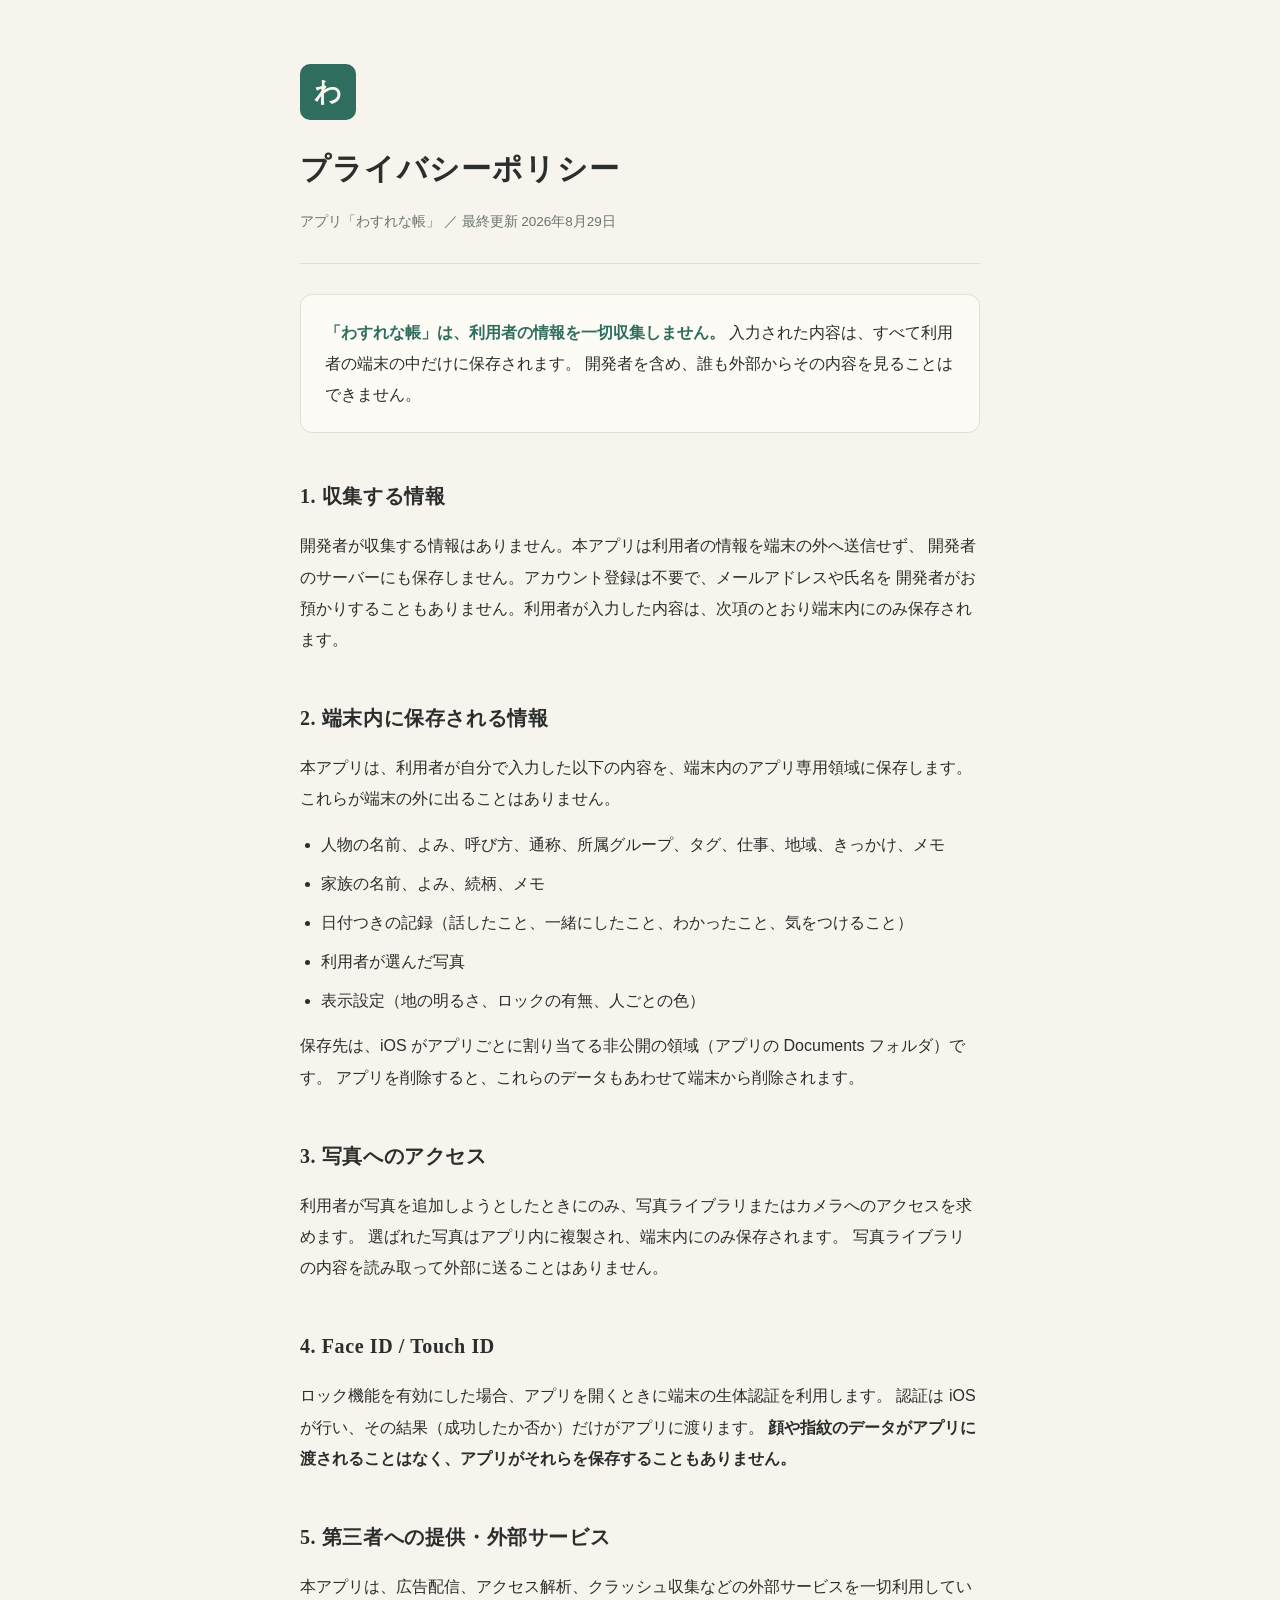
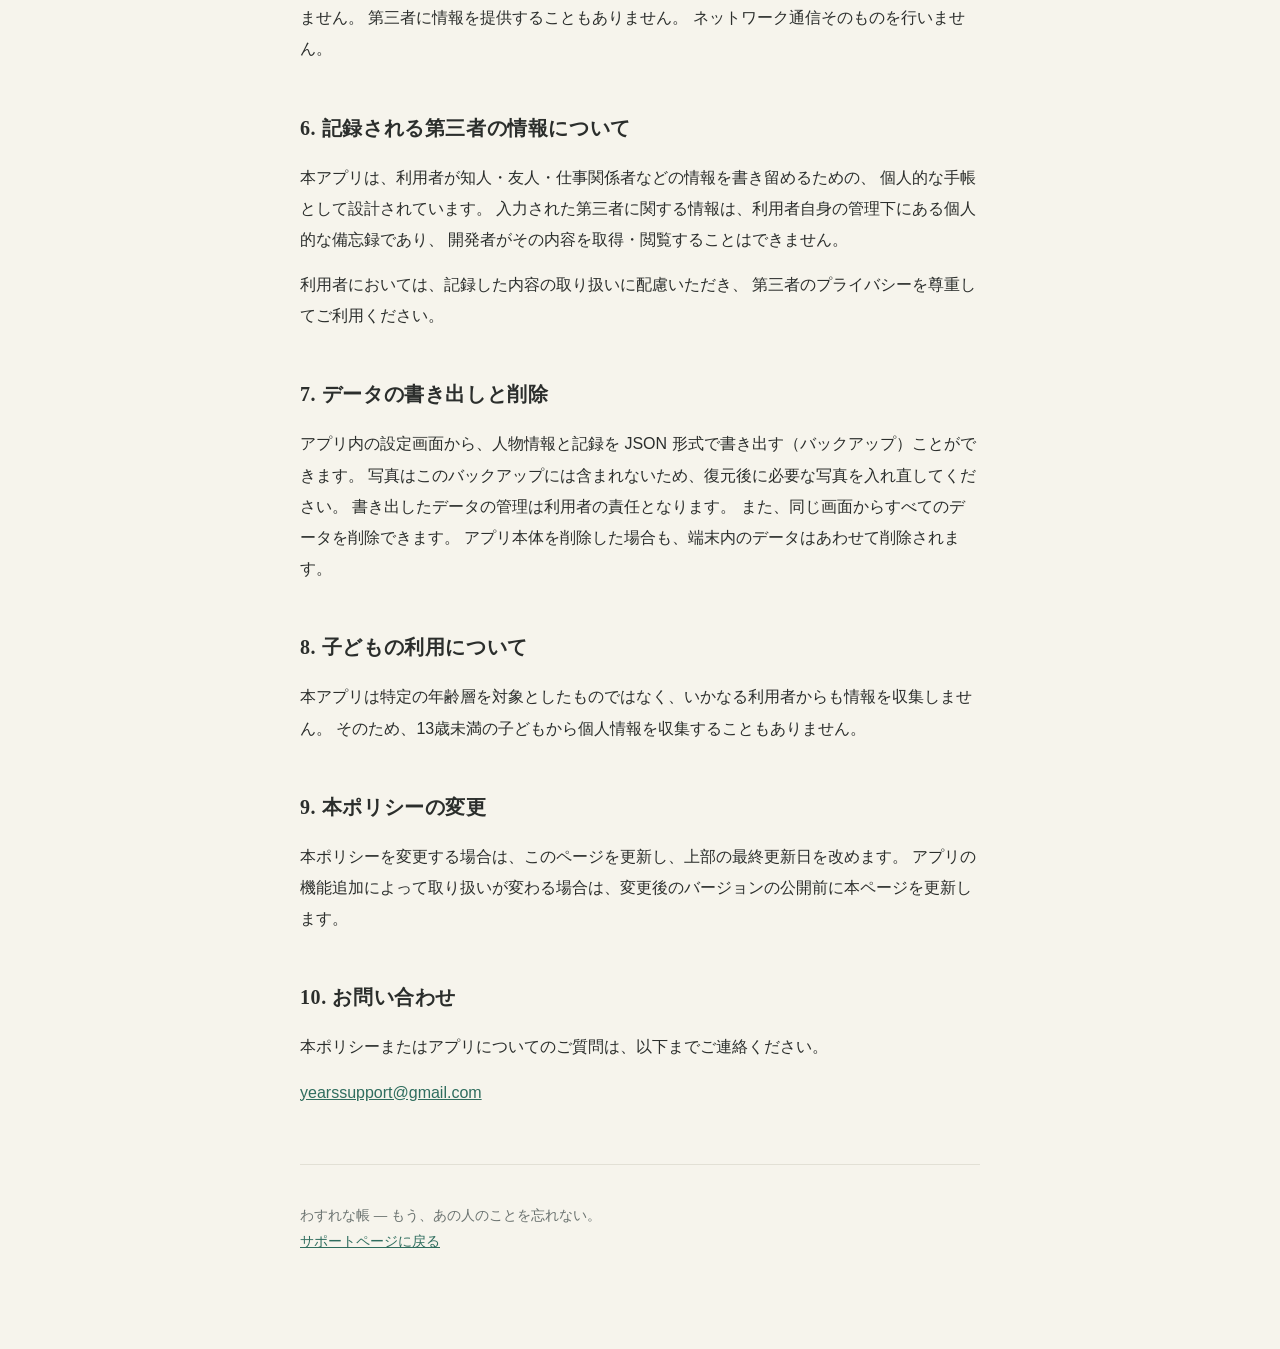
==== privacy.html @ 11682d03 "サポートページとプライバシーポリシーを公開" ====
<!DOCTYPE html>
<html lang="ja">
<head>
<meta charset="utf-8">
<meta name="viewport" content="width=device-width, initial-scale=1">
<title>プライバシーポリシー — わすれな帳</title>
<style>
  :root{
    --paper:#F6F4EC; --card:#FCFBF6; --ink:#2B2E2C; --sub:#6B7370;
    --green:#2F6D5E; --rule:#E2E0D5;
  }
  @media (prefers-color-scheme: dark){
    :root{ --paper:#121614; --card:#1B211E; --ink:#E9E7DE; --sub:#97A19C;
           --green:#7BC5AB; --rule:#2B322E; }
  }
  *{box-sizing:border-box}
  body{
    margin:0; padding:0 20px 80px; background:var(--paper); color:var(--ink);
    font-family:-apple-system,"Hiragino Kaku Gothic ProN","Yu Gothic",sans-serif;
    font-size:16px; line-height:1.95;
  }
  .wrap{max-width:680px;margin:0 auto}
  header{padding:64px 0 28px;border-bottom:1px solid var(--rule)}
  .stamp{
    width:56px;height:56px;border-radius:10px;background:var(--green);
    display:flex;align-items:center;justify-content:center;margin-bottom:20px;
    font-family:"Hiragino Mincho ProN",serif;color:var(--paper);
    font-size:27px;font-weight:600;
  }
  h1{
    font-family:"Hiragino Mincho ProN",serif;font-size:30px;font-weight:600;
    margin:0 0 10px;letter-spacing:.04em;
  }
  .meta{color:var(--sub);font-size:13.5px;margin:0}
  h2{
    font-family:"Hiragino Mincho ProN",serif;font-size:20px;font-weight:600;
    margin:44px 0 10px;letter-spacing:.03em;
  }
  p{margin:14px 0}
  ul{margin:14px 0;padding-left:1.3em}
  li{margin:8px 0}
  .lead{
    background:var(--card);border:1px solid var(--rule);border-radius:12px;
    padding:22px 24px;margin:30px 0 0;
  }
  .lead p{margin:0}
  .lead b{color:var(--green)}
  a{color:var(--green)}
  footer{margin-top:56px;padding-top:24px;border-top:1px solid var(--rule);
         color:var(--sub);font-size:13.5px}
  code{background:var(--card);padding:1px 6px;border-radius:4px;font-size:14px}
</style>
</head>
<body>
<div class="wrap">

<header>
  <div class="stamp">わ</div>
  <h1>プライバシーポリシー</h1>
  <p class="meta">アプリ「わすれな帳」 ／ 最終更新 2026年8月29日</p>
</header>

<div class="lead">
  <p><b>「わすれな帳」は、利用者の情報を一切収集しません。</b>
  入力された内容は、すべて利用者の端末の中だけに保存されます。
  開発者を含め、誰も外部からその内容を見ることはできません。</p>
</div>

<h2>1. 収集する情報</h2>
<p>開発者が収集する情報はありません。本アプリは利用者の情報を端末の外へ送信せず、
開発者のサーバーにも保存しません。アカウント登録は不要で、メールアドレスや氏名を
開発者がお預かりすることもありません。利用者が入力した内容は、次項のとおり端末内にのみ保存されます。</p>

<h2>2. 端末内に保存される情報</h2>
<p>本アプリは、利用者が自分で入力した以下の内容を、端末内のアプリ専用領域に保存します。
これらが端末の外に出ることはありません。</p>
<ul>
  <li>人物の名前、よみ、呼び方、通称、所属グループ、タグ、仕事、地域、きっかけ、メモ</li>
  <li>家族の名前、よみ、続柄、メモ</li>
  <li>日付つきの記録（話したこと、一緒にしたこと、わかったこと、気をつけること）</li>
  <li>利用者が選んだ写真</li>
  <li>表示設定（地の明るさ、ロックの有無、人ごとの色）</li>
</ul>
<p>保存先は、iOS がアプリごとに割り当てる非公開の領域（アプリの Documents フォルダ）です。
アプリを削除すると、これらのデータもあわせて端末から削除されます。</p>

<h2>3. 写真へのアクセス</h2>
<p>利用者が写真を追加しようとしたときにのみ、写真ライブラリまたはカメラへのアクセスを求めます。
選ばれた写真はアプリ内に複製され、端末内にのみ保存されます。
写真ライブラリの内容を読み取って外部に送ることはありません。</p>

<h2>4. Face ID / Touch ID</h2>
<p>ロック機能を有効にした場合、アプリを開くときに端末の生体認証を利用します。
認証は iOS が行い、その結果（成功したか否か）だけがアプリに渡ります。
<strong>顔や指紋のデータがアプリに渡されることはなく、アプリがそれらを保存することもありません。</strong></p>

<h2>5. 第三者への提供・外部サービス</h2>
<p>本アプリは、広告配信、アクセス解析、クラッシュ収集などの外部サービスを一切利用していません。
第三者に情報を提供することもありません。
ネットワーク通信そのものを行いません。</p>

<h2>6. 記録される第三者の情報について</h2>
<p>本アプリは、利用者が知人・友人・仕事関係者などの情報を書き留めるための、
個人的な手帳として設計されています。
入力された第三者に関する情報は、利用者自身の管理下にある個人的な備忘録であり、
開発者がその内容を取得・閲覧することはできません。</p>
<p>利用者においては、記録した内容の取り扱いに配慮いただき、
第三者のプライバシーを尊重してご利用ください。</p>

<h2>7. データの書き出しと削除</h2>
<p>アプリ内の設定画面から、人物情報と記録を JSON 形式で書き出す（バックアップ）ことができます。
写真はこのバックアップには含まれないため、復元後に必要な写真を入れ直してください。
書き出したデータの管理は利用者の責任となります。
また、同じ画面からすべてのデータを削除できます。
アプリ本体を削除した場合も、端末内のデータはあわせて削除されます。</p>

<h2>8. 子どもの利用について</h2>
<p>本アプリは特定の年齢層を対象としたものではなく、いかなる利用者からも情報を収集しません。
そのため、13歳未満の子どもから個人情報を収集することもありません。</p>

<h2>9. 本ポリシーの変更</h2>
<p>本ポリシーを変更する場合は、このページを更新し、上部の最終更新日を改めます。
アプリの機能追加によって取り扱いが変わる場合は、変更後のバージョンの公開前に本ページを更新します。</p>

<h2>10. お問い合わせ</h2>
<p>本ポリシーまたはアプリについてのご質問は、以下までご連絡ください。</p>
<p><a href="mailto:yearssupport@gmail.com">yearssupport@gmail.com</a></p>

<footer>
  <p>わすれな帳 — もう、あの人のことを忘れない。<br>
  <a href="./">サポートページに戻る</a></p>
</footer>

</div>
</body>
</html>
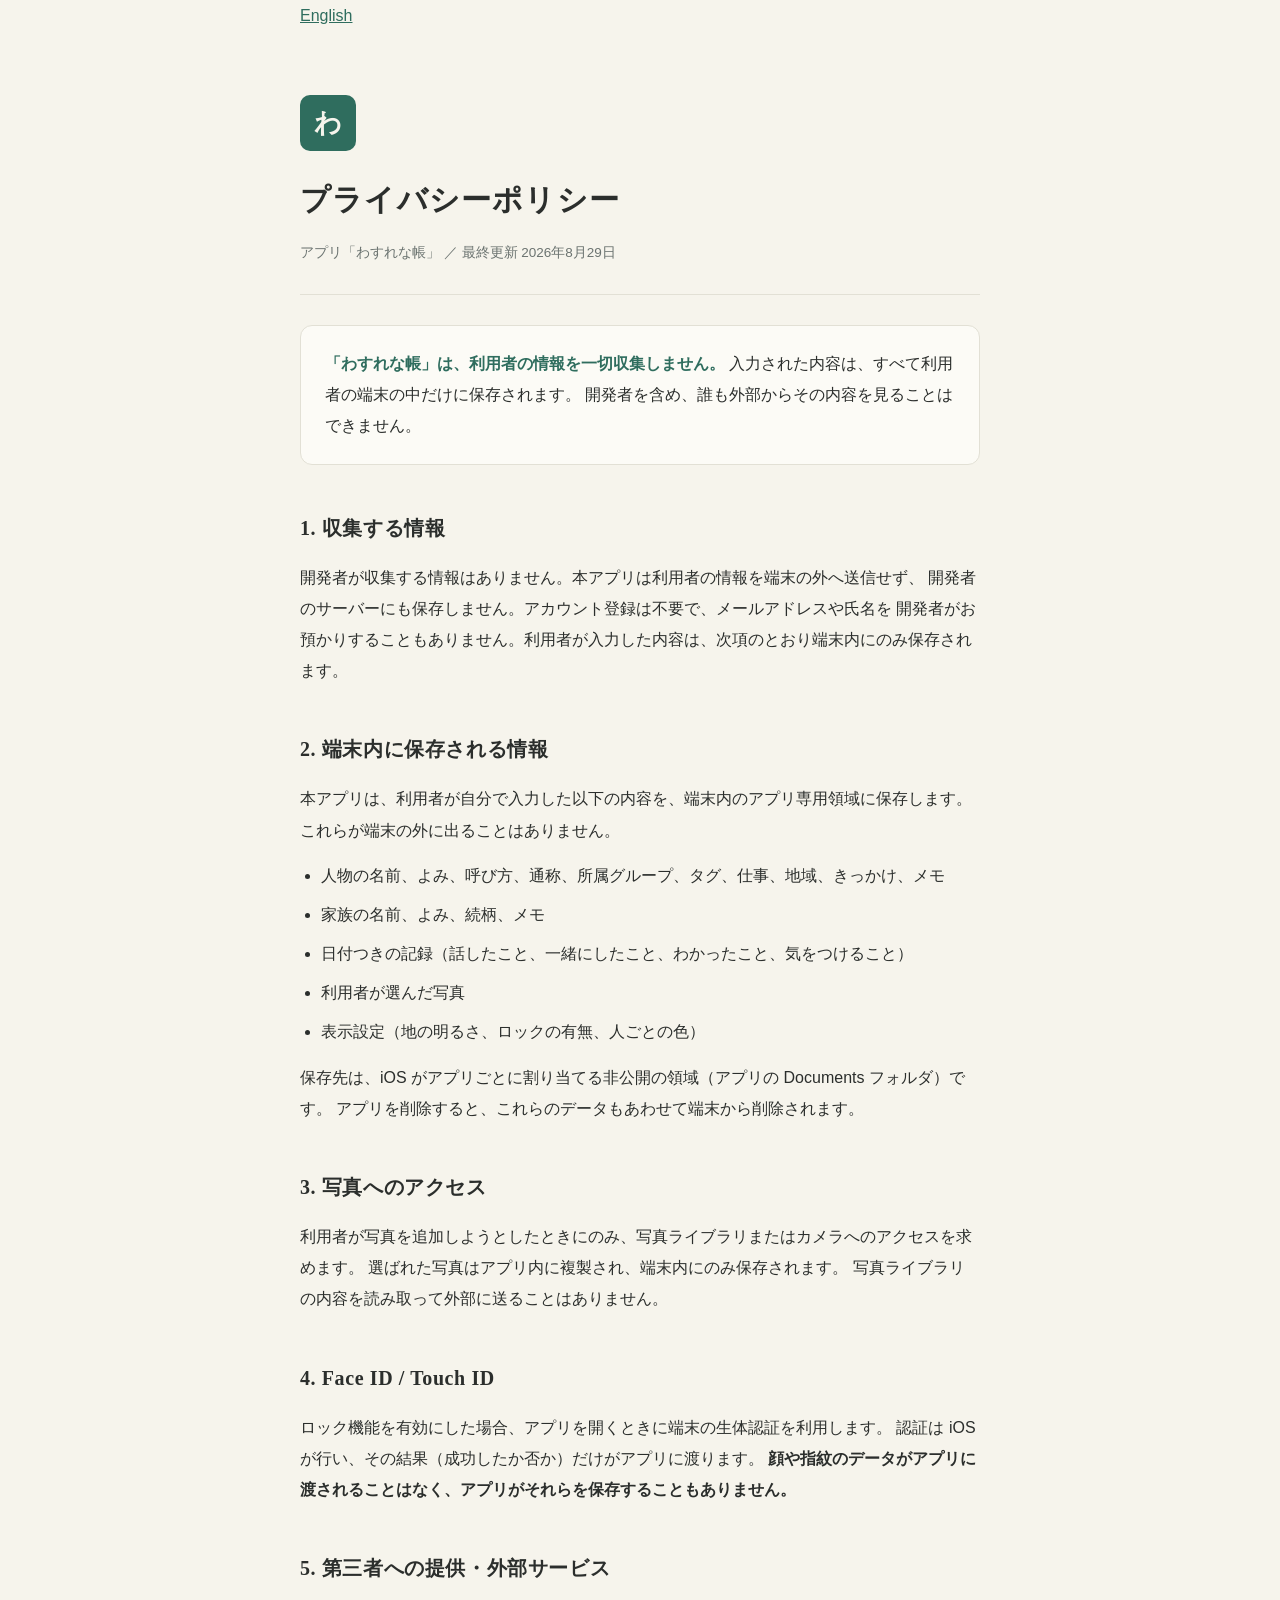
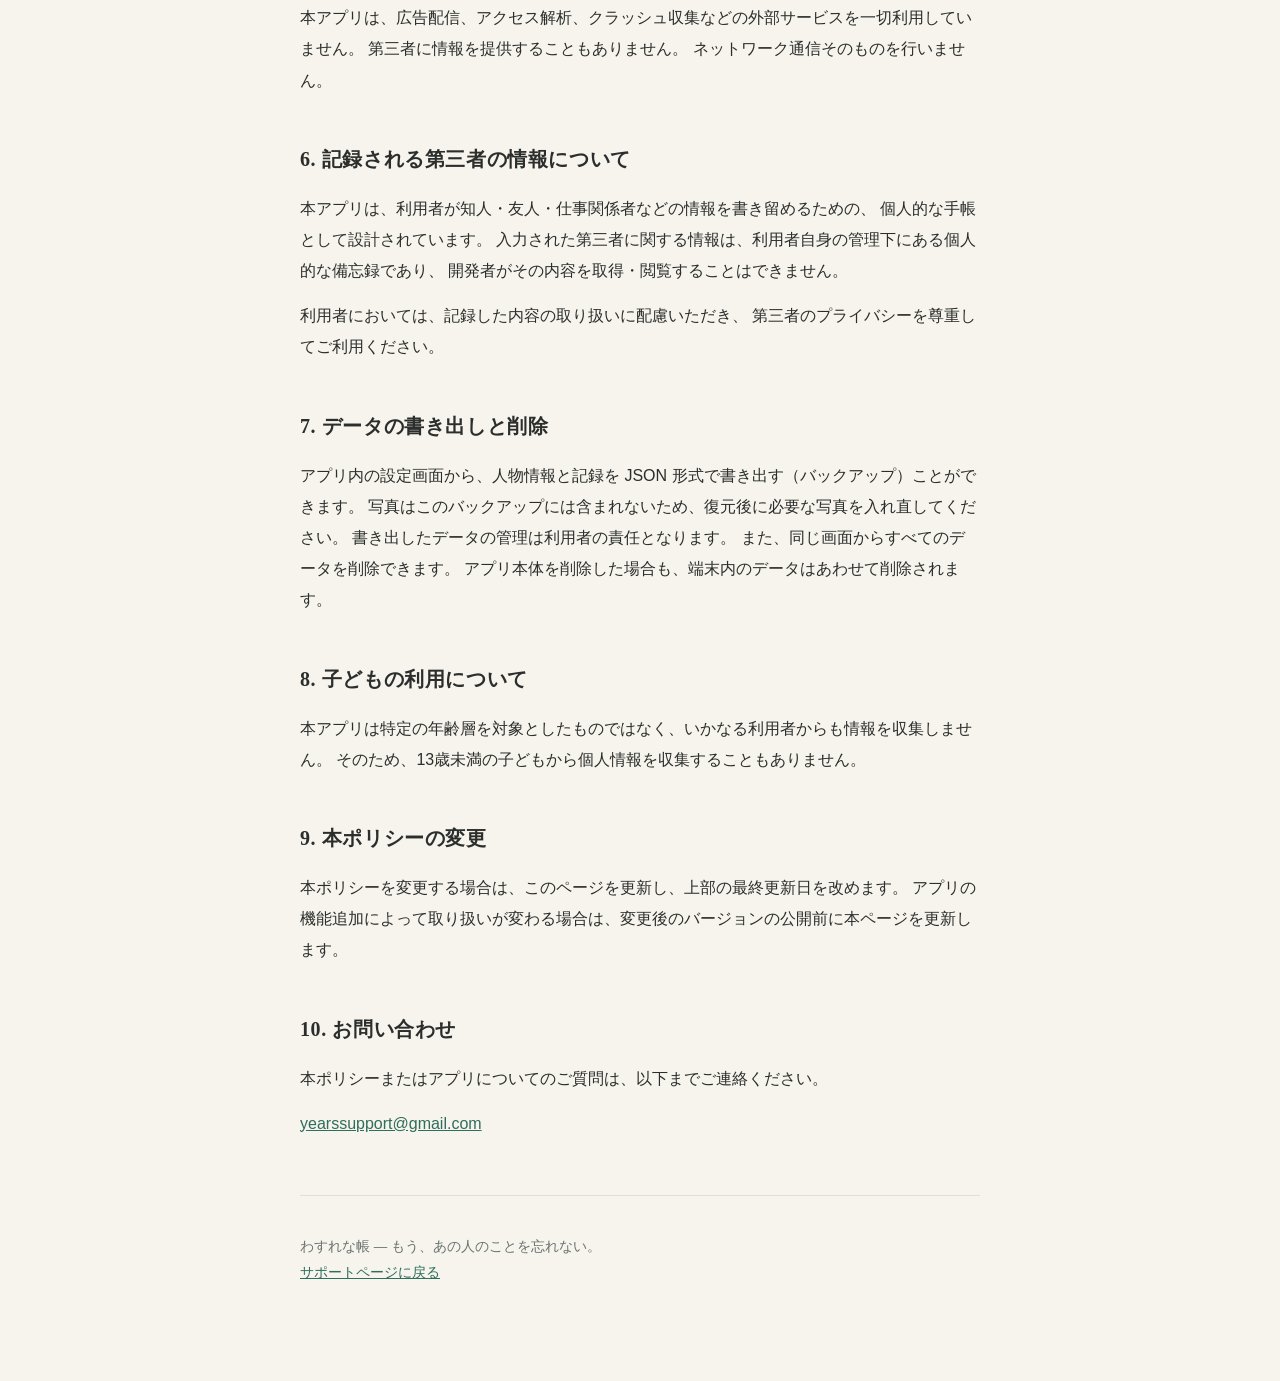
==== commit 6e93a817: "Add English support and privacy pages" ====
--- a/privacy.html
+++ b/privacy.html
@@ -53,6 +53,7 @@
 </head>
 <body>
 <div class="wrap">
+<nav aria-label="Language"><a href="./privacy-en.html" lang="en">English</a></nav>
 
 <header>
   <div class="stamp">わ</div>
